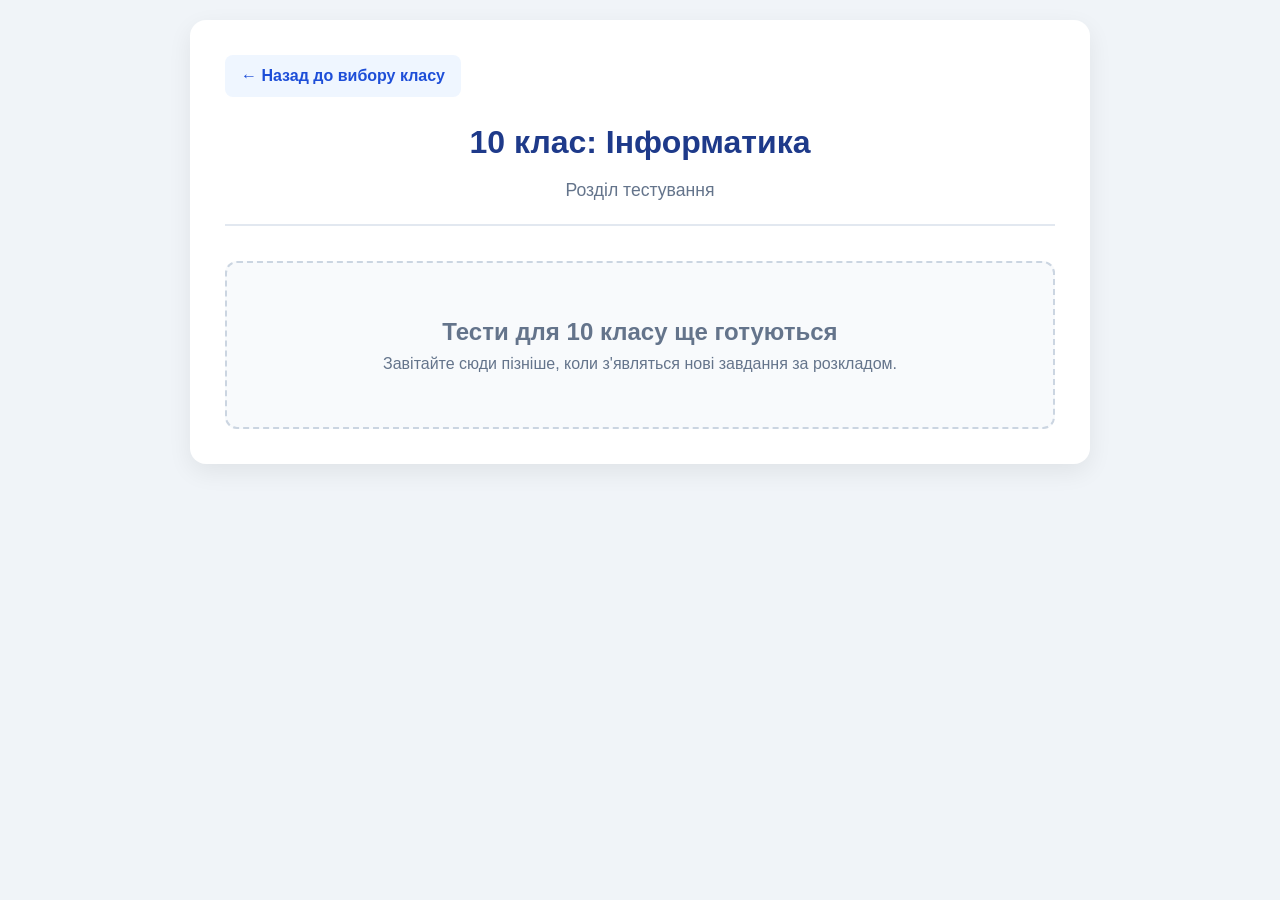
==== 10-klas/index.html @ 96e48aed "Add files via upload" ====
<!DOCTYPE html>
<html lang="uk">
<head>
    <meta charset="UTF-8">
    <meta name="viewport" content="width=device-width, initial-scale=1.0">
    <title>10 клас — Тести з інформатики</title>
    <link rel="stylesheet" href="../style.css">
</head>
<body>
<div class="container">
    <a href="../index.html" class="back-link">← Назад до вибору класу</a>
    <header>
        <h1>10 клас: Інформатика</h1>
        <p class="subtitle">Розділ тестування</p>
    </header>
    <div class="empty-state">
        <h2>Тести для 10 класу ще готуються</h2>
        <p>Завітайте сюди пізніше, коли з'являться нові завдання за розкладом.</p>
    </div>
</div>
</body>
</html>
---- style.css ----
* {
    box-sizing: border-box;
    margin: 0;
    padding: 0;
}
body {
    font-family: 'Segoe UI', Tahoma, Geneva, Verdana, sans-serif;
    background-color: #f0f4f8;
    color: #1e293b;
    line-height: 1.6;
    padding: 20px;
}
.container {
    max-width: 900px;
    margin: 0 auto;
    background: #ffffff;
    padding: 35px;
    border-radius: 16px;
    box-shadow: 0 8px 25px rgba(0, 0, 0, 0.07);
}
header {
    text-align: center;
    margin-bottom: 35px;
    padding-bottom: 20px;
    border-bottom: 2px solid #e2e8f0;
}
h1 {
    color: #1e3a8a;
    font-size: 2em;
    margin-bottom: 8px;
}
.subtitle {
    color: #64748b;
    font-size: 1.1em;
}
.grid {
    display: grid;
    grid-template-columns: repeat(auto-fill, minmax(190px, 1fr));
    gap: 20px;
}
.card {
    display: flex;
    flex-direction: column;
    align-items: center;
    justify-content: center;
    text-decoration: none;
    background: #f8fafc;
    border: 2px solid #cbd5e1;
    border-radius: 14px;
    padding: 25px 15px;
    transition: all 0.25s ease;
    position: relative;
}
.card:hover {
    transform: translateY(-4px);
    border-color: #2563eb;
    background: #eff6ff;
    box-shadow: 0 10px 20px rgba(37, 99, 235, 0.12);
}
.card-number {
    font-size: 2.2em;
    font-weight: 800;
    color: #1d4ed8;
    margin-bottom: 5px;
}
.card-title {
    font-size: 1.15em;
    font-weight: 600;
    color: #0f172a;
}
.badge {
    margin-top: 12px;
    padding: 4px 12px;
    border-radius: 20px;
    font-size: 0.85em;
    font-weight: 600;
}
.badge-active {
    background-color: #dcfce7;
    color: #166534;
}
.badge-soon {
    background-color: #e2e8f0;
    color: #475569;
}
.back-link {
    display: inline-flex;
    align-items: center;
    gap: 8px;
    text-decoration: none;
    color: #1d4ed8;
    font-weight: 600;
    margin-bottom: 20px;
    padding: 8px 16px;
    background: #eff6ff;
    border-radius: 8px;
    transition: background 0.2s;
}
.back-link:hover {
    background: #dbeafe;
}
.topic-list {
    display: flex;
    flex-direction: column;
    gap: 15px;
}
.topic-card {
    display: flex;
    justify-content: space-between;
    align-items: center;
    padding: 20px 25px;
    background: #f8fafc;
    border: 2px solid #cbd5e1;
    border-radius: 12px;
    text-decoration: none;
    color: #0f172a;
    transition: all 0.2s ease;
}
.topic-card:hover {
    border-color: #2563eb;
    background: #eff6ff;
}
.topic-info h3 {
    color: #1e3a8a;
    margin-bottom: 4px;
}
.topic-info p {
    color: #64748b;
    font-size: 0.95em;
}
.empty-state {
    text-align: center;
    padding: 50px 20px;
    background: #f8fafc;
    border-radius: 12px;
    border: 2px dashed #cbd5e1;
    color: #64748b;
}
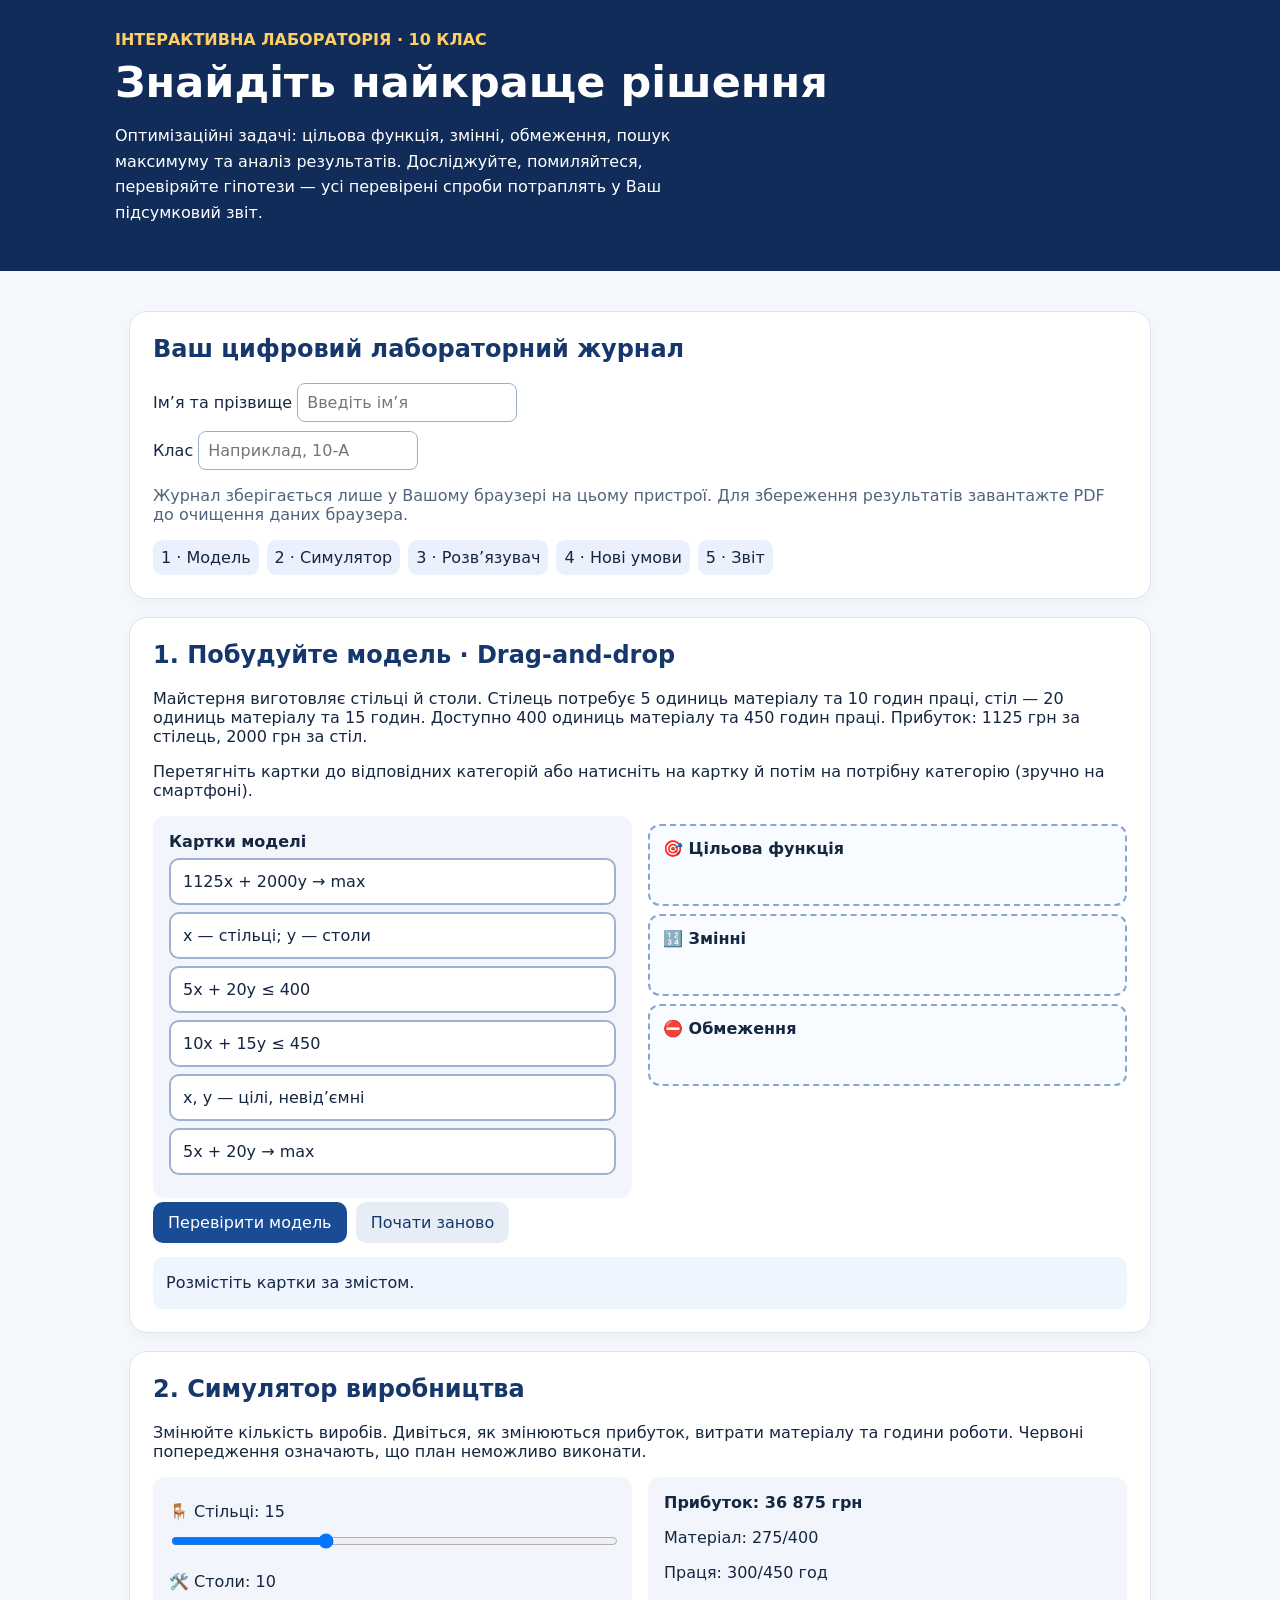
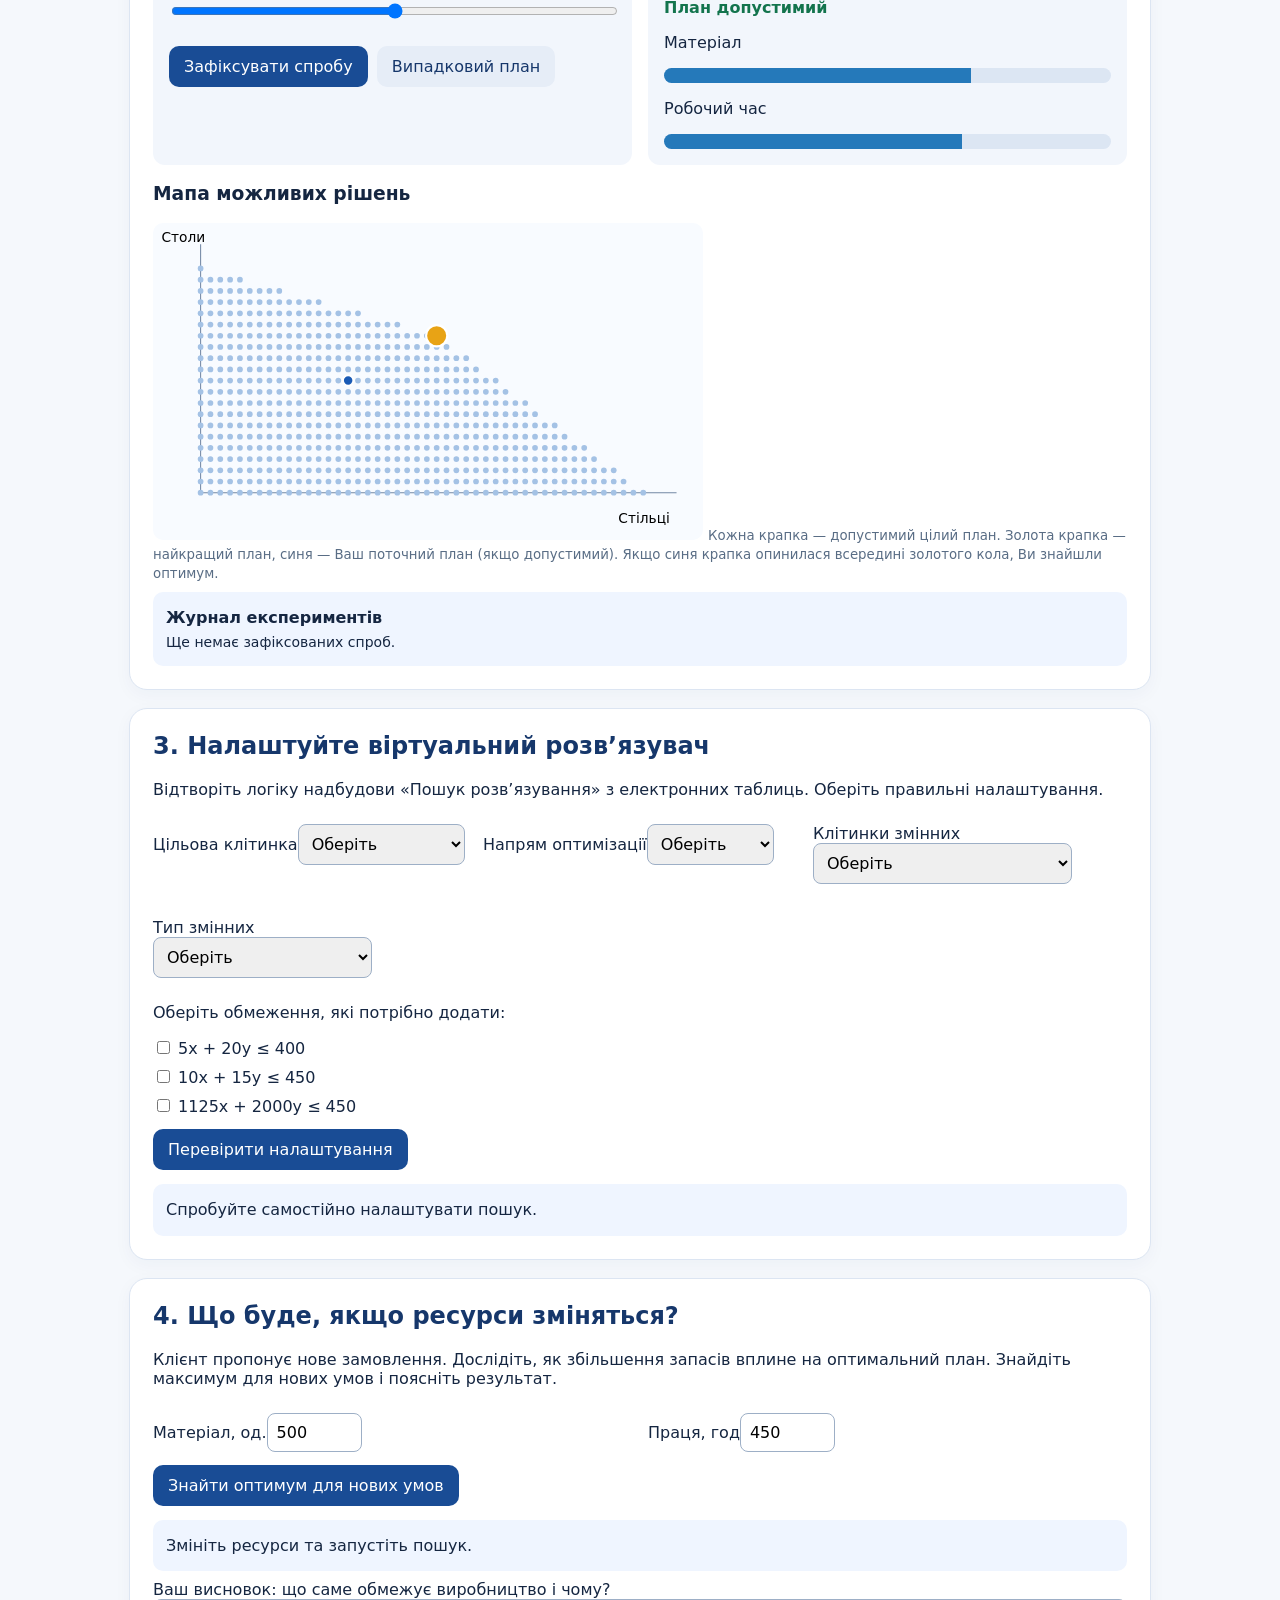
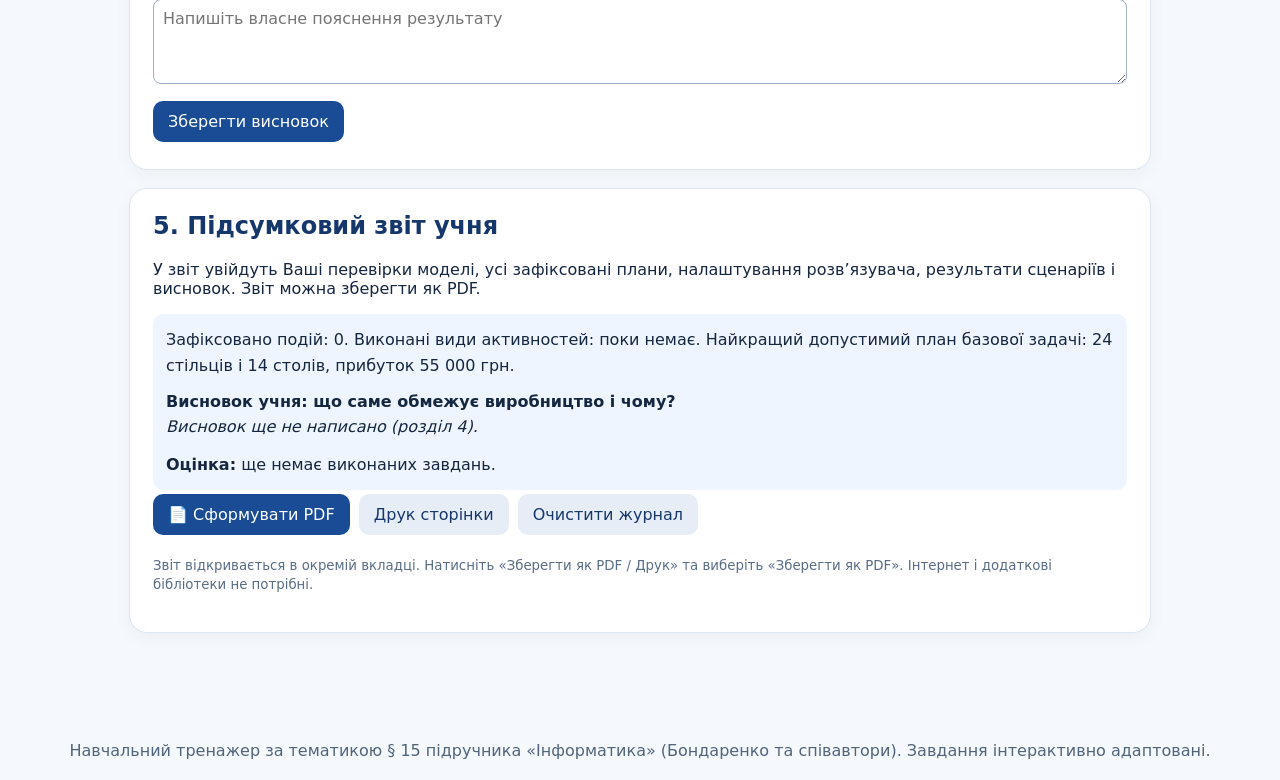
==== commit c3e069bf: "Add files via upload" ====
--- a/10-klas/index.html
+++ b/10-klas/index.html
@@ -1,22 +1,471 @@
 <!DOCTYPE html>
 <html lang="uk">
 <head>
-    <meta charset="UTF-8">
-    <meta name="viewport" content="width=device-width, initial-scale=1.0">
-    <title>10 клас — Тести з інформатики</title>
-    <link rel="stylesheet" href="../style.css">
+<meta charset="utf-8">
+<meta name="viewport" content="width=device-width,initial-scale=1">
+<title>Лабораторія оптимізації · 10 клас</title>
+<style>
+:root{font-family:system-ui,Arial;color:#152641;background:#f5f8fc}
+*{box-sizing:border-box}
+body{margin:0}
+header{background:#112c58;color:white;padding:30px max(18px,calc((100% - 1050px)/2))}
+h1{font-size:clamp(28px,4vw,43px);margin:8px 0}
+header p{max-width:780px;line-height:1.6}
+.tag{color:#ffcf65;font-weight:700}
+main{max-width:1050px;margin:auto;padding:22px 14px 70px}
+.panel{background:white;border:1px solid #dce5f2;border-radius:18px;padding:23px;margin:18px 0;box-shadow:0 5px 18px #17305b0a}
+h2{margin-top:0;color:#16376b}
+.muted{color:#50647d}
+.grid{display:grid;grid-template-columns:repeat(auto-fit,minmax(235px,1fr));gap:16px}
+.card{background:#f2f6fc;border-radius:12px;padding:16px}
+.pill{display:inline-block;background:#e4edfa;padding:6px 11px;border-radius:50px;margin:4px}
+button,input,select,textarea{font:inherit}
+button{background:#194c95;color:white;border:0;border-radius:10px;padding:11px 15px;cursor:pointer;margin:4px 4px 4px 0}
+button.secondary{background:#e6edf7;color:#16376b}
+button:focus-visible,input:focus-visible{outline:3px solid #ffba45}
+input[type=number]{width:95px}
+input,textarea,select{padding:9px;border:1px solid #9dafc6;border-radius:8px;max-width:100%}
+textarea{width:100%;min-height:85px}
+label{display:block;margin:9px 0}
+.drag{padding:12px;background:#fff;border:2px solid #9bb2d2;border-radius:10px;cursor:grab;margin:7px 0}
+.drop{border:2px dashed #86a5d0;border-radius:12px;padding:13px;min-height:82px;margin:8px 0;background:#f8fbff}
+.drop.over{background:#d9e9ff}
+.ok{color:#13744d;font-weight:700}
+.bad{color:#b33333;font-weight:700}
+.result{padding:13px;background:#eff5ff;border-radius:10px;margin-top:10px;line-height:1.6}
+.bar{height:15px;background:#dce6f3;border-radius:20px;overflow:hidden}
+.bar span{display:block;height:100%;background:#2579ba;transition:width .2s}
+.history{max-height:220px;overflow:auto;font-size:14px}
+table{border-collapse:collapse;width:100%;font-size:14px}
+th,td{border-bottom:1px solid #e0e8f1;padding:8px;text-align:left}
+svg{width:100%;height:auto;max-width:550px;background:#f8fbff;border-radius:10px}
+small{color:#596d85}
+.steps{display:flex;flex-wrap:wrap;gap:8px}
+.step{padding:8px;background:#eaf1fc;border-radius:9px}
+.status{font-size:15px;font-weight:650}
+footer{text-align:center;color:#50647d;padding:20px}
+@media(max-width:600px){.panel{padding:16px}button{min-height:44px}header{padding:24px 17px}}
+header{position:relative;min-height:205px;padding-right:min(42%,430px);background-color:#112c58;background-image:linear-gradient(90deg,#112c58 0%,#112c58 54%,#112c5800 78%),url("hero.png");background-size:cover,auto 100%;background-position:center,right center;background-repeat:no-repeat}
+header p{max-width:630px}
+@media(max-width:650px){header{padding-right:17px;padding-bottom:155px;background-color:#112c58;background-image:linear-gradient(#112c58,#112c58),url("hero.png");background-size:100% 100%,auto 150px;background-position:center,right bottom}}
+@media print{header{background:#112c58!important}}
+</style>
 </head>
 <body>
-<div class="container">
-    <a href="../index.html" class="back-link">← Назад до вибору класу</a>
-    <header>
-        <h1>10 клас: Інформатика</h1>
-        <p class="subtitle">Розділ тестування</p>
-    </header>
-    <div class="empty-state">
-        <h2>Тести для 10 класу ще готуються</h2>
-        <p>Завітайте сюди пізніше, коли з'являться нові завдання за розкладом.</p>
-    </div>
-</div>
+<header>
+<div class="tag">ІНТЕРАКТИВНА ЛАБОРАТОРІЯ · 10 КЛАС</div>
+<h1>Знайдіть найкраще рішення</h1>
+<p>Оптимізаційні задачі: цільова функція, змінні, обмеження, пошук максимуму та аналіз результатів. Досліджуйте, помиляйтеся, перевіряйте гіпотези — усі перевірені спроби потраплять у Ваш підсумковий звіт.</p>
+</header>
+<main>
+<section class="panel">
+<h2>Ваш цифровий лабораторний журнал</h2>
+<label>Ім’я та прізвище <input id="student" placeholder="Введіть ім’я"></label>
+<label>Клас <input id="klass" placeholder="Наприклад, 10-А"></label>
+<p class="muted">Журнал зберігається лише у Вашому браузері на цьому пристрої. Для збереження результатів завантажте PDF до очищення даних браузера.</p>
+<div class="steps"><span class="step">1 · Модель</span><span class="step">2 · Симулятор</span><span class="step">3 · Розв’язувач</span><span class="step">4 · Нові умови</span><span class="step">5 · Звіт</span></div>
+</section>
+
+<section class="panel">
+<h2>1. Побудуйте модель · Drag-and-drop</h2>
+<p>Майстерня виготовляє стільці й столи. Стілець потребує 5 одиниць матеріалу та 10 годин праці, стіл — 20 одиниць матеріалу та 15 годин. Доступно 400 одиниць матеріалу та 450 годин праці. Прибуток: 1125 грн за стілець, 2000 грн за стіл.</p>
+<p>Перетягніть картки до відповідних категорій або натисніть на картку й потім на потрібну категорію (зручно на смартфоні).</p>
+<div class="grid">
+<div id="pool" class="card"><strong>Картки моделі</strong></div>
+<div>
+<div class="drop" data-zone="goal"><strong>🎯 Цільова функція</strong></div>
+<div class="drop" data-zone="variables"><strong>🔢 Змінні</strong></div>
+<div class="drop" data-zone="limits"><strong>⛔ Обмеження</strong></div>
+</div>
+</div>
+<button onclick="checkModel()">Перевірити модель</button>
+<button class="secondary" onclick="resetModel()">Почати заново</button>
+<div id="modelFeedback" class="result" aria-live="polite">Розмістіть картки за змістом.</div>
+</section>
+
+<section class="panel">
+<h2>2. Симулятор виробництва</h2>
+<p>Змінюйте кількість виробів. Дивіться, як змінюються прибуток, витрати матеріалу та години роботи. Червоні попередження означають, що план неможливо виконати.</p>
+<div class="grid">
+<div class="card">
+<label>🪑 Стільці: <output id="chairOut">15</output><input id="chairs" type="range" min="0" max="45" value="15" style="width:100%"></label>
+<label>🛠️ Столи: <output id="tableOut">10</output><input id="tables" type="range" min="0" max="20" value="10" style="width:100%"></label>
+<button onclick="saveTry('Симулятор')">Зафіксувати спробу</button>
+<button class="secondary" onclick="randomTry()">Випадковий план</button>
+</div>
+<div class="card">
+<div id="simOutput"></div>
+<p>Матеріал</p><div class="bar"><span id="matBar"></span></div>
+<p>Робочий час</p><div class="bar"><span id="hourBar"></span></div>
+</div>
+</div>
+<h3>Мапа можливих рішень</h3>
+<svg id="plot" viewBox="0 0 520 300" role="img" aria-label="Графік допустимих планів за кількістю стільців і столів"></svg>
+<small>Кожна крапка — допустимий цілий план. Золота крапка — найкращий план, синя — Ваш поточний план (якщо допустимий). Якщо синя крапка опинилася всередині золотого кола, Ви знайшли оптимум.</small>
+<div class="result"><strong>Журнал експериментів</strong><div id="history" class="history"></div></div>
+</section>
+
+<section class="panel">
+<h2>3. Налаштуйте віртуальний розв’язувач</h2>
+<p>Відтворіть логіку надбудови «Пошук розв’язування» з електронних таблиць. Оберіть правильні налаштування.</p>
+<div class="grid">
+<label>Цільова клітинка<select id="target"><option value="">Оберіть</option><option value="B7">B7 — прибуток</option><option value="B5">B5 — матеріал</option><option value="B2">B2 — стільці</option></select></label>
+<label>Напрям оптимізації<select id="direction"><option value="">Оберіть</option><option value="max">Максимум</option><option value="min">Мінімум</option></select></label>
+<label>Клітинки змінних<select id="changing"><option value="">Оберіть</option><option value="B2:B3">B2:B3 — кількості виробів</option><option value="B5:B6">B5:B6 — витрати ресурсів</option></select></label>
+<label>Тип змінних<select id="integer"><option value="">Оберіть</option><option value="int">Невід’ємні цілі числа</option><option value="real">Будь-які дійсні числа</option></select></label>
+</div>
+<p>Оберіть обмеження, які потрібно додати:</p>
+<label><input type="checkbox" class="constraint" value="material"> 5x + 20y ≤ 400</label>
+<label><input type="checkbox" class="constraint" value="labor"> 10x + 15y ≤ 450</label>
+<label><input type="checkbox" class="constraint" value="wrong"> 1125x + 2000y ≤ 450</label>
+<button onclick="checkSolver()">Перевірити налаштування</button>
+<div id="solverFeedback" class="result" aria-live="polite">Спробуйте самостійно налаштувати пошук.</div>
+</section>
+
+<section class="panel">
+<h2>4. Що буде, якщо ресурси зміняться?</h2>
+<p>Клієнт пропонує нове замовлення. Дослідіть, як збільшення запасів вплине на оптимальний план. Знайдіть максимум для нових умов і поясніть результат.</p>
+<div class="grid">
+<label>Матеріал, од.<input id="newMat" type="number" min="100" max="1000" step="25" value="500"></label>
+<label>Праця, год<input id="newHours" type="number" min="100" max="1000" step="25" value="450"></label>
+</div>
+<button onclick="solveScenario()">Знайти оптимум для нових умов</button>
+<div id="scenarioOutput" class="result">Змініть ресурси та запустіть пошук.</div>
+<label>Ваш висновок: що саме обмежує виробництво і чому?<textarea id="conclusion" placeholder="Напишіть власне пояснення результату"></textarea></label>
+<button onclick="saveConclusion()">Зберегти висновок</button>
+</section>
+
+<section class="panel">
+<h2>5. Підсумковий звіт учня</h2>
+<p>У звіт увійдуть Ваші перевірки моделі, усі зафіксовані плани, налаштування розв’язувача, результати сценаріїв і висновок. Звіт можна зберегти як PDF.</p>
+<div id="summary" class="result"></div>
+<button onclick="exportPDF()">📄 Сформувати PDF</button>
+<button class="secondary" onclick="window.print()">Друк сторінки</button>
+<button class="secondary" onclick="resetJournal()">Очистити журнал</button>
+<p><small>Звіт відкривається в окремій вкладці. Натисніть «Зберегти як PDF / Друк» та виберіть «Зберегти як PDF». Інтернет і додаткові бібліотеки не потрібні.</small></p>
+</section>
+</main>
+<footer>Навчальний тренажер за тематикою § 15 підручника «Інформатика» (Бондаренко та співавтори). Завдання інтерактивно адаптовані.</footer>
+
+<script>
+const $=id=>document.getElementById(id), KEY='opt-lab-2026-v1';
+let log=[];
+try{log=JSON.parse(localStorage.getItem(KEY)||'[]')}catch(e){}
+const SKEY=KEY+'-state';
+let st={modelBest:0,modelAttempts:0,solverAttempts:0,solverOnAttempt:0,tries:[],scenarios:[]};
+try{Object.assign(st,JSON.parse(localStorage.getItem(SKEY)||'{}'))}catch(e){}
+function saveState(){try{localStorage.setItem(SKEY,JSON.stringify(st))}catch(e){}}
+const cards=[
+ ['profit','1125x + 2000y → max','goal'],
+ ['vars','x — стільці; y — столи','variables'],
+ ['mat','5x + 20y ≤ 400','limits'],
+ ['hours','10x + 15y ≤ 450','limits'],
+ ['nonneg','x, y — цілі, невід’ємні','limits'],
+ ['distract','5x + 20y → max','goal_wrong']
+];
+let selected=null;
+
+function record(type,detail){
+  log.push({time:new Date().toLocaleString('uk-UA'),type,detail});
+  try{localStorage.setItem(KEY,JSON.stringify(log))}catch(e){}
+  renderHistory();renderSummary();
+}
+
+function resetModel(){
+  document.querySelectorAll('.drag').forEach(e=>e.remove());
+  cards.forEach(([id,label])=>{
+    let e=document.createElement('div');
+    e.className='drag';e.id='drag-'+id;e.draggable=true;e.tabIndex=0;e.textContent=label;
+    e.addEventListener('dragstart',ev=>ev.dataTransfer.setData('text/plain',id));
+    e.addEventListener('click',()=>{
+      selected=id;
+      document.querySelectorAll('.drag').forEach(d=>d.style.outline='');
+      e.style.outline='3px solid #ffba45';
+    });
+    e.addEventListener('keydown',ev=>{
+      if(ev.key==='Enter'){selected=id;e.style.outline='3px solid #ffba45'}
+    });
+    $('pool').appendChild(e);
+  });
+  $('modelFeedback').textContent='Розмістіть картки за змістом.';
+}
+
+document.querySelectorAll('.drop').forEach(z=>{
+  z.addEventListener('dragover',e=>{e.preventDefault();z.classList.add('over')});
+  z.addEventListener('dragleave',()=>z.classList.remove('over'));
+  z.addEventListener('drop',e=>{e.preventDefault();z.classList.remove('over');moveCard(e.dataTransfer.getData('text/plain'),z)});
+  z.addEventListener('click',()=>{if(selected)moveCard(selected,z)});
+});
+
+function moveCard(id,z){
+  let el=$('drag-'+id);
+  if(el){z.appendChild(el);el.style.outline='';selected=null}
+}
+
+function checkModel(){
+  let correct=0;
+  cards.forEach(([id,,zone])=>{
+    let el=$('drag-'+id),actual=el.parentElement.dataset.zone;
+    if(actual===zone)correct++;
+    if(zone==='goal_wrong'&&el.parentElement.id==='pool')correct++;
+  });
+  let good=correct===cards.length;
+  let msg=good?'Усі складники визначено правильно.':'Правильних розміщень: '+correct+' із '+cards.length+'. Перевірте, чи не переплутали ціль і витрати.';
+  $('modelFeedback').innerHTML='<span class="'+(good?'ok':'bad')+'">'+msg+'</span>';
+  st.modelAttempts++;st.modelBest=Math.max(st.modelBest,correct);saveState();
+  record('Модель',msg);
+}
+
+function feasible(x,y,m=400,h=450){return x>=0&&y>=0&&5*x+20*y<=m&&10*x+15*y<=h}
+
+function optimum(m=400,h=450){
+  let best={x:0,y:0,p:0};
+  for(let x=0;x<=Math.floor(Math.min(m/5,h/10));x++)
+    for(let y=0;y<=Math.floor(Math.min(m/20,h/15));y++){
+      let p=1125*x+2000*y;
+      if(feasible(x,y,m,h)&&p>best.p)best={x,y,p};
+    }
+  return best;
+}
+const best=optimum();
+
+function simulation(){
+  let x=+$('chairs').value,y=+$('tables').value,m=5*x+20*y,h=10*x+15*y,valid=feasible(x,y);
+  $('chairOut').textContent=x;$('tableOut').textContent=y;
+  $('simOutput').innerHTML='<strong>Прибуток: '+(1125*x+2000*y).toLocaleString('uk-UA')+' грн</strong><p>Матеріал: '+m+'/400</p><p>Праця: '+h+'/450 год</p><p class="'+(valid?'ok':'bad')+'">'+(valid?'План допустимий':'Ресурсів недостатньо')+'</p>';
+  $('matBar').style.width=Math.min(100,m/400*100)+'%';
+  $('hourBar').style.width=Math.min(100,h/450*100)+'%';
+  $('matBar').style.background=m>400?'#d64d4d':'#2579ba';
+  $('hourBar').style.background=h>450?'#d64d4d':'#2579ba';
+  drawPlot(x,y);
+}
+
+function drawPlot(x,y){
+  let svg=$('plot'),
+  s='<line x1="45" y1="255" x2="495" y2="255" stroke="#7388a5"/><line x1="45" y1="255" x2="45" y2="20" stroke="#7388a5"/><text x="440" y="284" font-size="13">Стільці</text><text x="8" y="18" font-size="13">Столи</text>';
+  for(let a=0;a<=45;a++)for(let b=0;b<=20;b++)
+    if(feasible(a,b)){s+='<circle cx="'+(45+a*9.3)+'" cy="'+(255-b*10.6)+'" r="2.7" fill="#a4c2e5"/>'}
+  // Золота крапка (найкращий план): більша, щоб було видно навіть під синьою
+  s+='<circle cx="'+(45+best.x*9.3)+'" cy="'+(255-best.y*10.6)+'" r="10" fill="#e8a315" stroke="#fff" stroke-width="2"/>';
+  // Синя крапка (поточний план): менша, малюється поверх золотої
+  if(feasible(x,y))s+='<circle cx="'+(45+x*9.3)+'" cy="'+(255-y*10.6)+'" r="5" fill="#1b5bb5" stroke="white" stroke-width="2"/>';
+  svg.innerHTML=s;
+}
+
+function saveTry(type){
+  let x=+$('chairs').value,y=+$('tables').value;
+  st.tries.push({x,y,ok:feasible(x,y)});saveState();
+  record(type,`Стільці: ${x}; столи: ${y}; прибуток: ${1125*x+2000*y} грн; матеріал: ${5*x+20*y}/400; праця: ${10*x+15*y}/450; ${feasible(x,y)?'допустимий':'недопустимий'} план`);
+}
+
+function randomTry(){
+  $('chairs').value=Math.floor(Math.random()*46);
+  $('tables').value=Math.floor(Math.random()*21);
+  simulation();
+  saveTry('Випадковий експеримент');
+}
+
+function checkSolver(){
+  let chosen=[...document.querySelectorAll('.constraint:checked')].map(x=>x.value);
+  let good=$('target').value==='B7'&&$('direction').value==='max'&&$('changing').value==='B2:B3'&&$('integer').value==='int'&&chosen.length===2&&chosen.includes('material')&&chosen.includes('labor');
+  let msg=good?`Налаштування правильні. Оптимум: ${best.x} стільців, ${best.y} столів; прибуток ${best.p} грн.`:'Налаштування потребують уточнення. Перевірте цільову клітинку, змінні та обмеження.';
+  $('solverFeedback').innerHTML='<span class="'+(good?'ok':'bad')+'">'+msg+'</span>';
+  st.solverAttempts++;
+  if(good&&!st.solverOnAttempt)st.solverOnAttempt=st.solverAttempts;
+  saveState();
+  record('Розв’язувач',msg+' Вибір: '+[$('target').value,$('direction').value,$('changing').value,$('integer').value,chosen.join(',')].join('; '));
+}
+
+function solveScenario(){
+  let m=+$('newMat').value,h=+$('newHours').value;
+  if(!Number.isInteger(m)||!Number.isInteger(h)||m<100||h<100||m>1000||h>1000){
+    $('scenarioOutput').textContent='Введіть цілі ресурси від 100 до 1000.';return;
+  }
+  let b=optimum(m,h),
+  msg=`Матеріал ${m}, праця ${h}: ${b.x} стільців, ${b.y} столів; максимум ${b.p.toLocaleString('uk-UA')} грн. Залишок матеріалу ${m-5*b.x-20*b.y}, праці ${h-10*b.x-15*b.y} год.`;
+  $('scenarioOutput').textContent=msg;
+  st.scenarios.push({m,h});saveState();
+  record('Сценарій',msg);
+}
+
+function saveConclusion(){
+  let t=$('conclusion').value.trim();
+  if(!t){alert('Спочатку напишіть висновок.');return}
+  storeConclusion();
+  record('Висновок',t);
+  alert('Висновок додано до журналу.');
+}
+
+function renderHistory(){
+  $('history').innerHTML=log.length?'<table><tr><th>Час</th><th>Подія</th><th>Результат</th></tr>'+log.slice().reverse().slice(0,30).map(r=>'<tr><td>'+escapeHTML(r.time)+'</td><td>'+escapeHTML(r.type)+'</td><td>'+escapeHTML(r.detail)+'</td></tr>').join('')+'</table>':'Ще немає зафіксованих спроб.';
+}
+
+function escapeHTML(s){
+  return String(s).replace(/[&<>"']/g,c=>({'&':'&amp;','<':'&lt;','>':'&gt;','"':'&quot;',"'":'&#39;'}[c]));
+}
+
+function fmt(n){return (Math.round(n*10)/10).toString().replace('.',',')}
+
+function bindingContexts(){
+  let ctx=[{m:400,h:450,b:best}];
+  let sc=st.scenarios.filter(s=>s.m!==400||s.h!==450).slice(-1)[0];
+  if(sc)ctx.push({m:sc.m,h:sc.h,b:optimum(sc.m,sc.h)});
+  return ctx.map(c=>({mat:c.m-5*c.b.x-20*c.b.y===0,lab:c.h-10*c.b.x-15*c.b.y===0}));
+}
+
+// Оцінювання за 12-бальною шкалою: 3 (модель) + 2 (симулятор) + 2 (розв’язувач) + 1 (сценарії) + 4 (висновок)
+function evaluate(){
+  let rows=[];
+  // 1. Модель
+  let s1=3*st.modelBest/6,c1;
+  if(!st.modelAttempts)c1='Перевірку моделі не виконано: розмістіть картки та натисніть «Перевірити модель».';
+  else if(st.modelBest===6)c1='Модель побудовано правильно: цільову функцію, змінні й обмеження розрізнено.'+(st.modelAttempts>1?' Спроб знадобилося: '+st.modelAttempts+'.':' Виконано з першої спроби.');
+  else c1='Найкращий результат — '+st.modelBest+' правильних розміщень із 6. Пригадайте: цільова функція — те, що максимізуємо (прибуток); обмеження — нерівності для ресурсів та умова цілих невід’ємних x, y; картка «5x + 20y → max» зайва.';
+  rows.push({name:'Модель задачі (drag-and-drop)',score:s1,max:3,comment:c1});
+
+  // 2. Симулятор
+  let distinct=new Set(st.tries.map(t=>t.x+','+t.y)).size;
+  let hit=st.tries.some(t=>t.x===best.x&&t.y===best.y);
+  let hasBad=st.tries.some(t=>!t.ok);
+  let s2=(distinct>=3?1:distinct>=1?0.5:0)+(hit?1:0),c2;
+  if(!st.tries.length)c2='Жодного плану не зафіксовано кнопкою «Зафіксувати спробу».';
+  else c2='Зафіксовано різних планів: '+distinct+'.'+(distinct<3?' Для повного балу зафіксуйте щонайменше 3 різні плани.':'')
+    +(hit?' Оптимальний план ('+best.x+'; '+best.y+') знайдено.':' Оптимальний план не знайдено: шукайте точку, де матеріал і праця використані повністю.')
+    +(hasBad?' Ви також перевірили недопустимі плани, що допомагає зрозуміти межі.':'');
+  rows.push({name:'Симулятор виробництва',score:s2,max:2,comment:c2});
+
+  // 3. Розв’язувач
+  let s3=0,c3;
+  if(st.solverOnAttempt)s3=st.solverOnAttempt===1?2:(st.solverOnAttempt<=3?1.5:1);
+  if(!st.solverAttempts)c3='Налаштування розв’язувача не перевірено.';
+  else if(!st.solverOnAttempt)c3='Після '+st.solverAttempts+' спроб правильних налаштувань не отримано. Цільова клітинка — прибуток (B7), напрям — максимум, змінні — B2:B3, потрібні два обмеження за ресурсами, змінні цілі невід’ємні.';
+  else c3='Розв’язувач налаштовано правильно (спроба №'+st.solverOnAttempt+').'+(st.solverOnAttempt>1?' Повний бал нараховується, якщо налаштувати правильно з першої спроби.':'');
+  rows.push({name:'Віртуальний розв’язувач',score:s3,max:2,comment:c3});
+
+  // 4. Сценарії
+  let sc=new Set(st.scenarios.filter(s=>s.m!==400||s.h!==450).map(s=>s.m+','+s.h)).size;
+  let s4=sc>=2?1:sc===1?0.5:0;
+  let c4=sc===0?'Сценарії з новими ресурсами не досліджено: змініть матеріал або години й натисніть «Знайти оптимум для нових умов».'
+    :sc===1?'Досліджено один сценарій. Для повного балу порівняйте ще принаймні один набір ресурсів.'
+    :'Досліджено кілька сценаріїв ('+sc+') — це дозволяє побачити, як зміна ресурсів впливає на оптимум.';
+  rows.push({name:'Нові умови (сценарії)',score:s4,max:1,comment:c4});
+
+  // 5. Висновок (аналіз за ключовими словами)
+  let t=getConclusion(),low=t.toLowerCase();
+  let words=(t.match(/[\p{L}\p{N}’']+/gu)||[]).length;
+  let k1=words>=12?1:words>=6?0.5:0;
+  let hasMat=/матеріал|сировин/.test(low),hasLab=/прац|годин|робоч|трудо/.test(low);
+  let k2=(hasMat&&hasLab)?1:(hasMat||hasLab)?0.5:0;
+  let fr=Math.max(...bindingContexts().map(b=>{
+    let need=[];if(b.mat)need.push(hasMat);if(b.lab)need.push(hasLab);
+    if(!need.length)return (hasMat||hasLab)?1:0;
+    return need.filter(Boolean).length/need.length;
+  }));
+  let k3=fr>=1?1:fr>0?0.5:0;
+  let cause=/(^|[^\p{L}])(бо|тому|оскільки|через|адже|внаслідок|тож)([^\p{L}]|$)/u.test(low);
+  let evid=/повністю|вичерп|використан|залиш|запас|400|450|100%|немає|нема|не вистачає|межа|межі|обмежу/.test(low);
+  let k4=(cause?0.5:0)+(evid?0.5:0);
+  let s5=t?k1+k2+k3+k4:0,c5;
+  if(!t)c5='Висновок не написано (розділ 4).';
+  else{
+    let p=[];
+    if(k1<1)p.push('Висновок надто короткий: розгорніть його до 2–3 речень.');
+    if(k2<1)p.push('Назвіть обидва ресурси — матеріал і робочий час.');
+    if(k3<1)p.push('Не названо ресурс(и), що реально обмежують план: перевірте, який ресурс у знайденому оптимумі використано повністю (залишок 0).');
+    if(k4<1)p.push('Поясніть «чому»: пов’яжіть обмеження з цифрами (який запас вичерпано) і використайте причинні слова (бо, тому що, оскільки).');
+    c5=p.length?p.join(' '):'Висновок змістовний: названо ресурси, визначено обмежувальні чинники та пояснено причину.';
+  }
+  rows.push({name:'Висновок: що обмежує виробництво і чому',score:s5,max:4,comment:c5});
+
+  let sum=rows.reduce((a,r)=>a+r.score,0);
+  let active=st.modelAttempts||st.tries.length||st.solverAttempts||st.scenarios.length||t;
+  let grade=active?Math.min(12,Math.max(1,Math.round(sum))):null;
+  let overall='';
+  if(grade){
+    let lvl=grade>=10?'високий':grade>=7?'достатній':grade>=4?'середній':'початковий';
+    let weak=rows.filter(r=>r.score<r.max).sort((a,b)=>(b.max-b.score)-(a.max-a.score))[0];
+    overall='Рівень навчальних досягнень: '+lvl+'. '+(weak?'Найбільше варто доопрацювати: «'+weak.name+'» ('+fmt(weak.score)+' із '+weak.max+').':'Усі критерії виконано повністю.');
+  }
+  return {rows,sum,grade,overall};
+}
+
+const NOTE='Оцінку нараховано автоматично за критеріями; висновок аналізується за ключовими словами, тому остаточну оцінку виставляє вчитель.';
+
+function gradeHTML(){
+  let e=evaluate();
+  if(!e.grade)return '<div style="margin-top:12px"><strong>Оцінка:</strong> ще немає виконаних завдань.</div>';
+  return '<div style="margin-top:14px;padding-top:12px;border-top:1px solid #c9d8ee"><div style="font-size:22px;font-weight:700;color:#16376b">Оцінка: '+e.grade+' / 12 <small>(сума балів: '+fmt(e.sum)+' із 12)</small></div>'
+   +'<table style="margin-top:8px"><tr><th>Критерій</th><th>Бали</th><th>Коментар</th></tr>'
+   +e.rows.map(r=>'<tr><td>'+escapeHTML(r.name)+'</td><td>'+fmt(r.score)+' / '+r.max+'</td><td>'+escapeHTML(r.comment)+'</td></tr>').join('')+'</table>'
+   +'<p><strong>Загальний коментар.</strong> '+escapeHTML(e.overall)+'</p><small>'+escapeHTML(NOTE)+'</small></div>';
+}
+
+const CKEY=KEY+'-conclusion';
+function getConclusion(){
+  let t=$('conclusion').value.trim();
+  if(t)return t;
+  try{return (localStorage.getItem(CKEY)||'').trim()}catch(e){return ''}
+}
+function storeConclusion(){
+  try{localStorage.setItem(CKEY,$('conclusion').value)}catch(e){}
+}
+
+function renderSummary(){
+  let types=[...new Set(log.map(x=>x.type))];
+  let c=getConclusion();
+  $('summary').innerHTML=escapeHTML(`Зафіксовано подій: ${log.length}. Виконані види активностей: ${types.join(', ')||'поки немає'}. Найкращий допустимий план базової задачі: ${best.x} стільців і ${best.y} столів, прибуток ${best.p.toLocaleString('uk-UA')} грн.`)
+    +'<div style="margin-top:10px"><strong>Висновок учня: що саме обмежує виробництво і чому?</strong><div style="white-space:pre-wrap;overflow-wrap:anywhere">'
+    +(c?escapeHTML(c):'<em>Висновок ще не написано (розділ 4).</em>')+'</div></div>'+gradeHTML();
+}
+
+function resetJournal(){
+  if(confirm('Видалити всю історію спроб на цьому пристрої?')){
+    log=[];
+    st={modelBest:0,modelAttempts:0,solverAttempts:0,solverOnAttempt:0,tries:[],scenarios:[]};
+    $('conclusion').value='';
+    try{localStorage.removeItem(KEY);localStorage.removeItem(SKEY);localStorage.removeItem(CKEY)}catch(e){}
+    renderHistory();renderSummary();
+  }
+}
+
+function reportText(){
+  let name=$('student').value.trim()||'Не вказано',klass=$('klass').value.trim()||'Не вказано';
+  return [
+    'ЛАБОРАТОРНИЙ ЗВІТ: ОПТИМІЗАЦІЙНІ ЗАДАЧІ',
+    'Учень/учениця: '+name,
+    'Клас: '+klass,
+    'Дата формування: '+new Date().toLocaleString('uk-UA'),
+    'Базова модель: max 1125x+2000y; 5x+20y<=400; 10x+15y<=450; x,y — цілі невід’ємні.',
+    'Оптимум базової задачі: '+best.x+' стільців, '+best.y+' столів; '+best.p+' грн.',
+    'Кількість зафіксованих подій: '+log.length,
+    '',
+    ...(()=>{
+      let e=evaluate();
+      if(!e.grade)return ['ОЦІНКА: ще немає виконаних завдань.',''];
+      return ['ОЦІНКА (12-бальна шкала): '+e.grade+' / 12 (сума балів: '+fmt(e.sum)+')',
+        ...e.rows.map(r=>'• '+r.name+': '+fmt(r.score)+' / '+r.max+' — '+r.comment),
+        'Загальний коментар: '+e.overall,NOTE,''];
+    })(),
+    'ВИСНОВОК УЧНЯ: що саме обмежує виробництво і чому?',
+    getConclusion()||'(не написано)',
+    '',
+    'ЖУРНАЛ ЕКСПЕРИМЕНТІВ',
+    ...log.flatMap((r,i)=>[`${i+1}. ${r.time} | ${r.type}`,r.detail,''])
+  ];
+}
+
+function exportPDF(){
+  let lines=reportText();
+  let w=window.open('','_blank');
+  if(!w){alert('Дозвольте спливні вікна для формування PDF або скористайтеся друком сторінки.');return}
+  w.document.write('<!doctype html><html lang="uk"><head><meta charset="utf-8"><title>Звіт з оптимізації</title><style>body{font:13px/1.55 Arial,sans-serif;margin:30px;color:#172a46}h1{font-size:23px}article{white-space:pre-wrap;overflow-wrap:anywhere}@page{size:A4;margin:16mm}button{padding:12px;background:#194c95;color:white;border:0;border-radius:8px}@media print{button{display:none}}</style></head><body><button onclick="window.print()">Зберегти як PDF / Друк</button><h1>Звіт з оптимізаційних задач</h1><article>'+escapeHTML(lines.join('\n'))+'</article></body></html>');
+  w.document.close();w.focus();
+}
+
+['chairs','tables'].forEach(id=>$(id).addEventListener('input',simulation));
+try{$('conclusion').value=localStorage.getItem(CKEY)||''}catch(e){}
+$('conclusion').addEventListener('input',()=>{storeConclusion();renderSummary()});
+resetModel();simulation();renderHistory();renderSummary();
+</script>
 </body>
 </html>
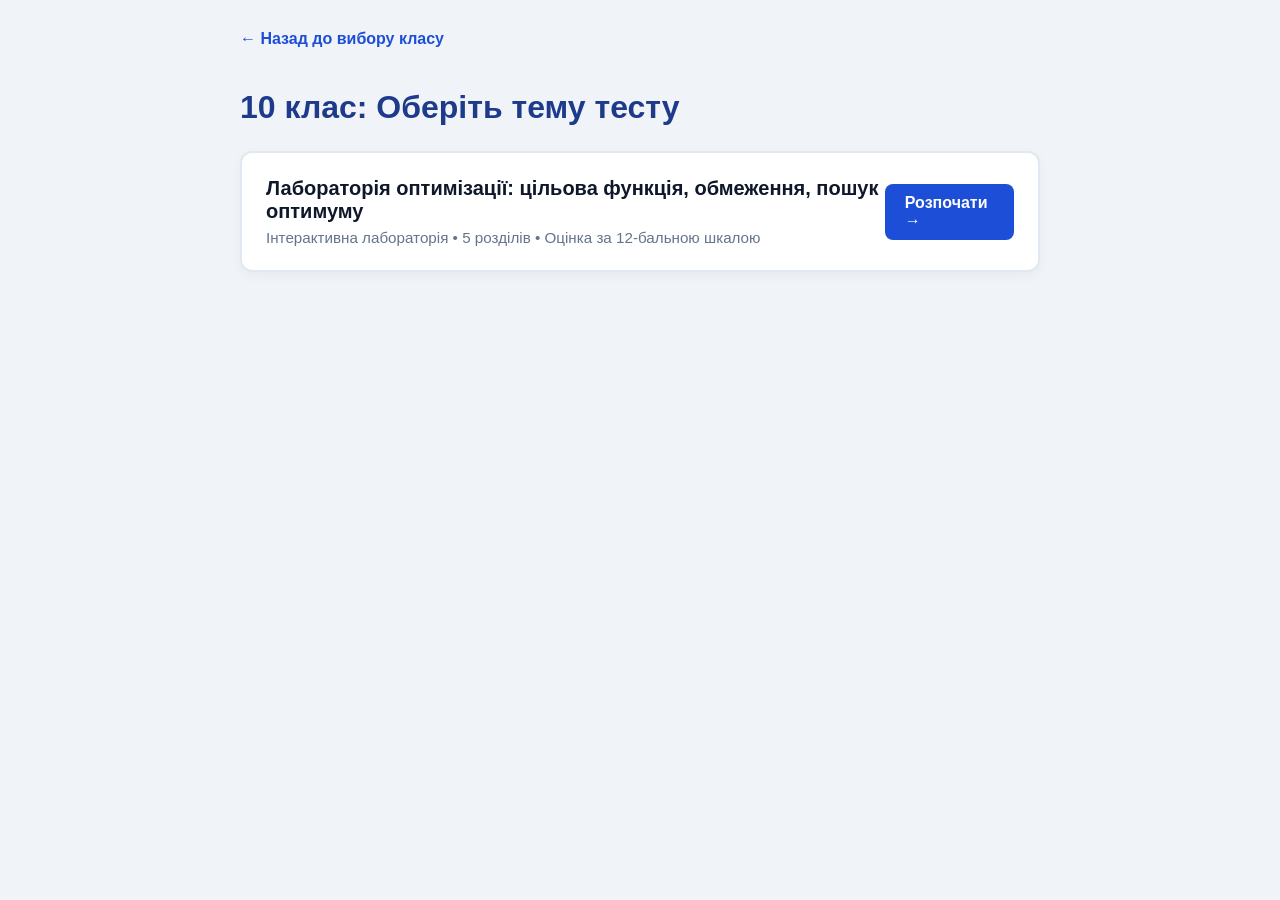
==== commit 9683d878: "Add files via upload" ====
--- a/10-klas/index.html
+++ b/10-klas/index.html
@@ -1,471 +1,33 @@
 <!DOCTYPE html>
 <html lang="uk">
 <head>
-<meta charset="utf-8">
-<meta name="viewport" content="width=device-width,initial-scale=1">
-<title>Лабораторія оптимізації · 10 клас</title>
-<style>
-:root{font-family:system-ui,Arial;color:#152641;background:#f5f8fc}
-*{box-sizing:border-box}
-body{margin:0}
-header{background:#112c58;color:white;padding:30px max(18px,calc((100% - 1050px)/2))}
-h1{font-size:clamp(28px,4vw,43px);margin:8px 0}
-header p{max-width:780px;line-height:1.6}
-.tag{color:#ffcf65;font-weight:700}
-main{max-width:1050px;margin:auto;padding:22px 14px 70px}
-.panel{background:white;border:1px solid #dce5f2;border-radius:18px;padding:23px;margin:18px 0;box-shadow:0 5px 18px #17305b0a}
-h2{margin-top:0;color:#16376b}
-.muted{color:#50647d}
-.grid{display:grid;grid-template-columns:repeat(auto-fit,minmax(235px,1fr));gap:16px}
-.card{background:#f2f6fc;border-radius:12px;padding:16px}
-.pill{display:inline-block;background:#e4edfa;padding:6px 11px;border-radius:50px;margin:4px}
-button,input,select,textarea{font:inherit}
-button{background:#194c95;color:white;border:0;border-radius:10px;padding:11px 15px;cursor:pointer;margin:4px 4px 4px 0}
-button.secondary{background:#e6edf7;color:#16376b}
-button:focus-visible,input:focus-visible{outline:3px solid #ffba45}
-input[type=number]{width:95px}
-input,textarea,select{padding:9px;border:1px solid #9dafc6;border-radius:8px;max-width:100%}
-textarea{width:100%;min-height:85px}
-label{display:block;margin:9px 0}
-.drag{padding:12px;background:#fff;border:2px solid #9bb2d2;border-radius:10px;cursor:grab;margin:7px 0}
-.drop{border:2px dashed #86a5d0;border-radius:12px;padding:13px;min-height:82px;margin:8px 0;background:#f8fbff}
-.drop.over{background:#d9e9ff}
-.ok{color:#13744d;font-weight:700}
-.bad{color:#b33333;font-weight:700}
-.result{padding:13px;background:#eff5ff;border-radius:10px;margin-top:10px;line-height:1.6}
-.bar{height:15px;background:#dce6f3;border-radius:20px;overflow:hidden}
-.bar span{display:block;height:100%;background:#2579ba;transition:width .2s}
-.history{max-height:220px;overflow:auto;font-size:14px}
-table{border-collapse:collapse;width:100%;font-size:14px}
-th,td{border-bottom:1px solid #e0e8f1;padding:8px;text-align:left}
-svg{width:100%;height:auto;max-width:550px;background:#f8fbff;border-radius:10px}
-small{color:#596d85}
-.steps{display:flex;flex-wrap:wrap;gap:8px}
-.step{padding:8px;background:#eaf1fc;border-radius:9px}
-.status{font-size:15px;font-weight:650}
-footer{text-align:center;color:#50647d;padding:20px}
-@media(max-width:600px){.panel{padding:16px}button{min-height:44px}header{padding:24px 17px}}
-header{position:relative;min-height:205px;padding-right:min(42%,430px);background-color:#112c58;background-image:linear-gradient(90deg,#112c58 0%,#112c58 54%,#112c5800 78%),url("hero.png");background-size:cover,auto 100%;background-position:center,right center;background-repeat:no-repeat}
-header p{max-width:630px}
-@media(max-width:650px){header{padding-right:17px;padding-bottom:155px;background-color:#112c58;background-image:linear-gradient(#112c58,#112c58),url("hero.png");background-size:100% 100%,auto 150px;background-position:center,right bottom}}
-@media print{header{background:#112c58!important}}
-</style>
+    <meta charset="UTF-8">
+    <meta name="viewport" content="width=device-width, initial-scale=1.0">
+    <title>10 клас — Тести з інформатики</title>
+    <style>
+        body { font-family: 'Segoe UI', Tahoma, Geneva, Verdana, sans-serif; background: #f0f4f8; color: #1e293b; margin: 0; padding: 30px 20px; }
+        .container { max-width: 800px; margin: 0 auto; }
+        .back-link { display: inline-block; margin-bottom: 20px; color: #1d4ed8; text-decoration: none; font-weight: 600; }
+        .back-link:hover { text-decoration: underline; }
+        h1 { color: #1e3a8a; margin-bottom: 25px; }
+        .topic-card { background: #fff; border-radius: 12px; padding: 24px; border: 2px solid #e2e8f0; text-decoration: none; color: inherit; display: flex; justify-content: space-between; align-items: center; transition: all 0.2s; box-shadow: 0 4px 12px rgba(0,0,0,0.04); }
+        .topic-card:hover { border-color: #3b82f6; transform: translateY(-3px); }
+        .topic-title { font-size: 1.25em; font-weight: bold; color: #0f172a; margin-bottom: 6px; }
+        .topic-desc { color: #64748b; font-size: 0.95em; }
+        .btn { background: #1d4ed8; color: #fff; padding: 10px 20px; border-radius: 8px; font-weight: 600; }
+    </style>
 </head>
 <body>
-<header>
-<div class="tag">ІНТЕРАКТИВНА ЛАБОРАТОРІЯ · 10 КЛАС</div>
-<h1>Знайдіть найкраще рішення</h1>
-<p>Оптимізаційні задачі: цільова функція, змінні, обмеження, пошук максимуму та аналіз результатів. Досліджуйте, помиляйтеся, перевіряйте гіпотези — усі перевірені спроби потраплять у Ваш підсумковий звіт.</p>
-</header>
-<main>
-<section class="panel">
-<h2>Ваш цифровий лабораторний журнал</h2>
-<label>Ім’я та прізвище <input id="student" placeholder="Введіть ім’я"></label>
-<label>Клас <input id="klass" placeholder="Наприклад, 10-А"></label>
-<p class="muted">Журнал зберігається лише у Вашому браузері на цьому пристрої. Для збереження результатів завантажте PDF до очищення даних браузера.</p>
-<div class="steps"><span class="step">1 · Модель</span><span class="step">2 · Симулятор</span><span class="step">3 · Розв’язувач</span><span class="step">4 · Нові умови</span><span class="step">5 · Звіт</span></div>
-</section>
-
-<section class="panel">
-<h2>1. Побудуйте модель · Drag-and-drop</h2>
-<p>Майстерня виготовляє стільці й столи. Стілець потребує 5 одиниць матеріалу та 10 годин праці, стіл — 20 одиниць матеріалу та 15 годин. Доступно 400 одиниць матеріалу та 450 годин праці. Прибуток: 1125 грн за стілець, 2000 грн за стіл.</p>
-<p>Перетягніть картки до відповідних категорій або натисніть на картку й потім на потрібну категорію (зручно на смартфоні).</p>
-<div class="grid">
-<div id="pool" class="card"><strong>Картки моделі</strong></div>
-<div>
-<div class="drop" data-zone="goal"><strong>🎯 Цільова функція</strong></div>
-<div class="drop" data-zone="variables"><strong>🔢 Змінні</strong></div>
-<div class="drop" data-zone="limits"><strong>⛔ Обмеження</strong></div>
-</div>
-</div>
-<button onclick="checkModel()">Перевірити модель</button>
-<button class="secondary" onclick="resetModel()">Почати заново</button>
-<div id="modelFeedback" class="result" aria-live="polite">Розмістіть картки за змістом.</div>
-</section>
-
-<section class="panel">
-<h2>2. Симулятор виробництва</h2>
-<p>Змінюйте кількість виробів. Дивіться, як змінюються прибуток, витрати матеріалу та години роботи. Червоні попередження означають, що план неможливо виконати.</p>
-<div class="grid">
-<div class="card">
-<label>🪑 Стільці: <output id="chairOut">15</output><input id="chairs" type="range" min="0" max="45" value="15" style="width:100%"></label>
-<label>🛠️ Столи: <output id="tableOut">10</output><input id="tables" type="range" min="0" max="20" value="10" style="width:100%"></label>
-<button onclick="saveTry('Симулятор')">Зафіксувати спробу</button>
-<button class="secondary" onclick="randomTry()">Випадковий план</button>
-</div>
-<div class="card">
-<div id="simOutput"></div>
-<p>Матеріал</p><div class="bar"><span id="matBar"></span></div>
-<p>Робочий час</p><div class="bar"><span id="hourBar"></span></div>
-</div>
-</div>
-<h3>Мапа можливих рішень</h3>
-<svg id="plot" viewBox="0 0 520 300" role="img" aria-label="Графік допустимих планів за кількістю стільців і столів"></svg>
-<small>Кожна крапка — допустимий цілий план. Золота крапка — найкращий план, синя — Ваш поточний план (якщо допустимий). Якщо синя крапка опинилася всередині золотого кола, Ви знайшли оптимум.</small>
-<div class="result"><strong>Журнал експериментів</strong><div id="history" class="history"></div></div>
-</section>
-
-<section class="panel">
-<h2>3. Налаштуйте віртуальний розв’язувач</h2>
-<p>Відтворіть логіку надбудови «Пошук розв’язування» з електронних таблиць. Оберіть правильні налаштування.</p>
-<div class="grid">
-<label>Цільова клітинка<select id="target"><option value="">Оберіть</option><option value="B7">B7 — прибуток</option><option value="B5">B5 — матеріал</option><option value="B2">B2 — стільці</option></select></label>
-<label>Напрям оптимізації<select id="direction"><option value="">Оберіть</option><option value="max">Максимум</option><option value="min">Мінімум</option></select></label>
-<label>Клітинки змінних<select id="changing"><option value="">Оберіть</option><option value="B2:B3">B2:B3 — кількості виробів</option><option value="B5:B6">B5:B6 — витрати ресурсів</option></select></label>
-<label>Тип змінних<select id="integer"><option value="">Оберіть</option><option value="int">Невід’ємні цілі числа</option><option value="real">Будь-які дійсні числа</option></select></label>
-</div>
-<p>Оберіть обмеження, які потрібно додати:</p>
-<label><input type="checkbox" class="constraint" value="material"> 5x + 20y ≤ 400</label>
-<label><input type="checkbox" class="constraint" value="labor"> 10x + 15y ≤ 450</label>
-<label><input type="checkbox" class="constraint" value="wrong"> 1125x + 2000y ≤ 450</label>
-<button onclick="checkSolver()">Перевірити налаштування</button>
-<div id="solverFeedback" class="result" aria-live="polite">Спробуйте самостійно налаштувати пошук.</div>
-</section>
-
-<section class="panel">
-<h2>4. Що буде, якщо ресурси зміняться?</h2>
-<p>Клієнт пропонує нове замовлення. Дослідіть, як збільшення запасів вплине на оптимальний план. Знайдіть максимум для нових умов і поясніть результат.</p>
-<div class="grid">
-<label>Матеріал, од.<input id="newMat" type="number" min="100" max="1000" step="25" value="500"></label>
-<label>Праця, год<input id="newHours" type="number" min="100" max="1000" step="25" value="450"></label>
-</div>
-<button onclick="solveScenario()">Знайти оптимум для нових умов</button>
-<div id="scenarioOutput" class="result">Змініть ресурси та запустіть пошук.</div>
-<label>Ваш висновок: що саме обмежує виробництво і чому?<textarea id="conclusion" placeholder="Напишіть власне пояснення результату"></textarea></label>
-<button onclick="saveConclusion()">Зберегти висновок</button>
-</section>
-
-<section class="panel">
-<h2>5. Підсумковий звіт учня</h2>
-<p>У звіт увійдуть Ваші перевірки моделі, усі зафіксовані плани, налаштування розв’язувача, результати сценаріїв і висновок. Звіт можна зберегти як PDF.</p>
-<div id="summary" class="result"></div>
-<button onclick="exportPDF()">📄 Сформувати PDF</button>
-<button class="secondary" onclick="window.print()">Друк сторінки</button>
-<button class="secondary" onclick="resetJournal()">Очистити журнал</button>
-<p><small>Звіт відкривається в окремій вкладці. Натисніть «Зберегти як PDF / Друк» та виберіть «Зберегти як PDF». Інтернет і додаткові бібліотеки не потрібні.</small></p>
-</section>
-</main>
-<footer>Навчальний тренажер за тематикою § 15 підручника «Інформатика» (Бондаренко та співавтори). Завдання інтерактивно адаптовані.</footer>
-
-<script>
-const $=id=>document.getElementById(id), KEY='opt-lab-2026-v1';
-let log=[];
-try{log=JSON.parse(localStorage.getItem(KEY)||'[]')}catch(e){}
-const SKEY=KEY+'-state';
-let st={modelBest:0,modelAttempts:0,solverAttempts:0,solverOnAttempt:0,tries:[],scenarios:[]};
-try{Object.assign(st,JSON.parse(localStorage.getItem(SKEY)||'{}'))}catch(e){}
-function saveState(){try{localStorage.setItem(SKEY,JSON.stringify(st))}catch(e){}}
-const cards=[
- ['profit','1125x + 2000y → max','goal'],
- ['vars','x — стільці; y — столи','variables'],
- ['mat','5x + 20y ≤ 400','limits'],
- ['hours','10x + 15y ≤ 450','limits'],
- ['nonneg','x, y — цілі, невід’ємні','limits'],
- ['distract','5x + 20y → max','goal_wrong']
-];
-let selected=null;
-
-function record(type,detail){
-  log.push({time:new Date().toLocaleString('uk-UA'),type,detail});
-  try{localStorage.setItem(KEY,JSON.stringify(log))}catch(e){}
-  renderHistory();renderSummary();
-}
-
-function resetModel(){
-  document.querySelectorAll('.drag').forEach(e=>e.remove());
-  cards.forEach(([id,label])=>{
-    let e=document.createElement('div');
-    e.className='drag';e.id='drag-'+id;e.draggable=true;e.tabIndex=0;e.textContent=label;
-    e.addEventListener('dragstart',ev=>ev.dataTransfer.setData('text/plain',id));
-    e.addEventListener('click',()=>{
-      selected=id;
-      document.querySelectorAll('.drag').forEach(d=>d.style.outline='');
-      e.style.outline='3px solid #ffba45';
-    });
-    e.addEventListener('keydown',ev=>{
-      if(ev.key==='Enter'){selected=id;e.style.outline='3px solid #ffba45'}
-    });
-    $('pool').appendChild(e);
-  });
-  $('modelFeedback').textContent='Розмістіть картки за змістом.';
-}
-
-document.querySelectorAll('.drop').forEach(z=>{
-  z.addEventListener('dragover',e=>{e.preventDefault();z.classList.add('over')});
-  z.addEventListener('dragleave',()=>z.classList.remove('over'));
-  z.addEventListener('drop',e=>{e.preventDefault();z.classList.remove('over');moveCard(e.dataTransfer.getData('text/plain'),z)});
-  z.addEventListener('click',()=>{if(selected)moveCard(selected,z)});
-});
-
-function moveCard(id,z){
-  let el=$('drag-'+id);
-  if(el){z.appendChild(el);el.style.outline='';selected=null}
-}
-
-function checkModel(){
-  let correct=0;
-  cards.forEach(([id,,zone])=>{
-    let el=$('drag-'+id),actual=el.parentElement.dataset.zone;
-    if(actual===zone)correct++;
-    if(zone==='goal_wrong'&&el.parentElement.id==='pool')correct++;
-  });
-  let good=correct===cards.length;
-  let msg=good?'Усі складники визначено правильно.':'Правильних розміщень: '+correct+' із '+cards.length+'. Перевірте, чи не переплутали ціль і витрати.';
-  $('modelFeedback').innerHTML='<span class="'+(good?'ok':'bad')+'">'+msg+'</span>';
-  st.modelAttempts++;st.modelBest=Math.max(st.modelBest,correct);saveState();
-  record('Модель',msg);
-}
-
-function feasible(x,y,m=400,h=450){return x>=0&&y>=0&&5*x+20*y<=m&&10*x+15*y<=h}
-
-function optimum(m=400,h=450){
-  let best={x:0,y:0,p:0};
-  for(let x=0;x<=Math.floor(Math.min(m/5,h/10));x++)
-    for(let y=0;y<=Math.floor(Math.min(m/20,h/15));y++){
-      let p=1125*x+2000*y;
-      if(feasible(x,y,m,h)&&p>best.p)best={x,y,p};
-    }
-  return best;
-}
-const best=optimum();
-
-function simulation(){
-  let x=+$('chairs').value,y=+$('tables').value,m=5*x+20*y,h=10*x+15*y,valid=feasible(x,y);
-  $('chairOut').textContent=x;$('tableOut').textContent=y;
-  $('simOutput').innerHTML='<strong>Прибуток: '+(1125*x+2000*y).toLocaleString('uk-UA')+' грн</strong><p>Матеріал: '+m+'/400</p><p>Праця: '+h+'/450 год</p><p class="'+(valid?'ok':'bad')+'">'+(valid?'План допустимий':'Ресурсів недостатньо')+'</p>';
-  $('matBar').style.width=Math.min(100,m/400*100)+'%';
-  $('hourBar').style.width=Math.min(100,h/450*100)+'%';
-  $('matBar').style.background=m>400?'#d64d4d':'#2579ba';
-  $('hourBar').style.background=h>450?'#d64d4d':'#2579ba';
-  drawPlot(x,y);
-}
-
-function drawPlot(x,y){
-  let svg=$('plot'),
-  s='<line x1="45" y1="255" x2="495" y2="255" stroke="#7388a5"/><line x1="45" y1="255" x2="45" y2="20" stroke="#7388a5"/><text x="440" y="284" font-size="13">Стільці</text><text x="8" y="18" font-size="13">Столи</text>';
-  for(let a=0;a<=45;a++)for(let b=0;b<=20;b++)
-    if(feasible(a,b)){s+='<circle cx="'+(45+a*9.3)+'" cy="'+(255-b*10.6)+'" r="2.7" fill="#a4c2e5"/>'}
-  // Золота крапка (найкращий план): більша, щоб було видно навіть під синьою
-  s+='<circle cx="'+(45+best.x*9.3)+'" cy="'+(255-best.y*10.6)+'" r="10" fill="#e8a315" stroke="#fff" stroke-width="2"/>';
-  // Синя крапка (поточний план): менша, малюється поверх золотої
-  if(feasible(x,y))s+='<circle cx="'+(45+x*9.3)+'" cy="'+(255-y*10.6)+'" r="5" fill="#1b5bb5" stroke="white" stroke-width="2"/>';
-  svg.innerHTML=s;
-}
-
-function saveTry(type){
-  let x=+$('chairs').value,y=+$('tables').value;
-  st.tries.push({x,y,ok:feasible(x,y)});saveState();
-  record(type,`Стільці: ${x}; столи: ${y}; прибуток: ${1125*x+2000*y} грн; матеріал: ${5*x+20*y}/400; праця: ${10*x+15*y}/450; ${feasible(x,y)?'допустимий':'недопустимий'} план`);
-}
-
-function randomTry(){
-  $('chairs').value=Math.floor(Math.random()*46);
-  $('tables').value=Math.floor(Math.random()*21);
-  simulation();
-  saveTry('Випадковий експеримент');
-}
-
-function checkSolver(){
-  let chosen=[...document.querySelectorAll('.constraint:checked')].map(x=>x.value);
-  let good=$('target').value==='B7'&&$('direction').value==='max'&&$('changing').value==='B2:B3'&&$('integer').value==='int'&&chosen.length===2&&chosen.includes('material')&&chosen.includes('labor');
-  let msg=good?`Налаштування правильні. Оптимум: ${best.x} стільців, ${best.y} столів; прибуток ${best.p} грн.`:'Налаштування потребують уточнення. Перевірте цільову клітинку, змінні та обмеження.';
-  $('solverFeedback').innerHTML='<span class="'+(good?'ok':'bad')+'">'+msg+'</span>';
-  st.solverAttempts++;
-  if(good&&!st.solverOnAttempt)st.solverOnAttempt=st.solverAttempts;
-  saveState();
-  record('Розв’язувач',msg+' Вибір: '+[$('target').value,$('direction').value,$('changing').value,$('integer').value,chosen.join(',')].join('; '));
-}
-
-function solveScenario(){
-  let m=+$('newMat').value,h=+$('newHours').value;
-  if(!Number.isInteger(m)||!Number.isInteger(h)||m<100||h<100||m>1000||h>1000){
-    $('scenarioOutput').textContent='Введіть цілі ресурси від 100 до 1000.';return;
-  }
-  let b=optimum(m,h),
-  msg=`Матеріал ${m}, праця ${h}: ${b.x} стільців, ${b.y} столів; максимум ${b.p.toLocaleString('uk-UA')} грн. Залишок матеріалу ${m-5*b.x-20*b.y}, праці ${h-10*b.x-15*b.y} год.`;
-  $('scenarioOutput').textContent=msg;
-  st.scenarios.push({m,h});saveState();
-  record('Сценарій',msg);
-}
-
-function saveConclusion(){
-  let t=$('conclusion').value.trim();
-  if(!t){alert('Спочатку напишіть висновок.');return}
-  storeConclusion();
-  record('Висновок',t);
-  alert('Висновок додано до журналу.');
-}
-
-function renderHistory(){
-  $('history').innerHTML=log.length?'<table><tr><th>Час</th><th>Подія</th><th>Результат</th></tr>'+log.slice().reverse().slice(0,30).map(r=>'<tr><td>'+escapeHTML(r.time)+'</td><td>'+escapeHTML(r.type)+'</td><td>'+escapeHTML(r.detail)+'</td></tr>').join('')+'</table>':'Ще немає зафіксованих спроб.';
-}
-
-function escapeHTML(s){
-  return String(s).replace(/[&<>"']/g,c=>({'&':'&amp;','<':'&lt;','>':'&gt;','"':'&quot;',"'":'&#39;'}[c]));
-}
-
-function fmt(n){return (Math.round(n*10)/10).toString().replace('.',',')}
-
-function bindingContexts(){
-  let ctx=[{m:400,h:450,b:best}];
-  let sc=st.scenarios.filter(s=>s.m!==400||s.h!==450).slice(-1)[0];
-  if(sc)ctx.push({m:sc.m,h:sc.h,b:optimum(sc.m,sc.h)});
-  return ctx.map(c=>({mat:c.m-5*c.b.x-20*c.b.y===0,lab:c.h-10*c.b.x-15*c.b.y===0}));
-}
-
-// Оцінювання за 12-бальною шкалою: 3 (модель) + 2 (симулятор) + 2 (розв’язувач) + 1 (сценарії) + 4 (висновок)
-function evaluate(){
-  let rows=[];
-  // 1. Модель
-  let s1=3*st.modelBest/6,c1;
-  if(!st.modelAttempts)c1='Перевірку моделі не виконано: розмістіть картки та натисніть «Перевірити модель».';
-  else if(st.modelBest===6)c1='Модель побудовано правильно: цільову функцію, змінні й обмеження розрізнено.'+(st.modelAttempts>1?' Спроб знадобилося: '+st.modelAttempts+'.':' Виконано з першої спроби.');
-  else c1='Найкращий результат — '+st.modelBest+' правильних розміщень із 6. Пригадайте: цільова функція — те, що максимізуємо (прибуток); обмеження — нерівності для ресурсів та умова цілих невід’ємних x, y; картка «5x + 20y → max» зайва.';
-  rows.push({name:'Модель задачі (drag-and-drop)',score:s1,max:3,comment:c1});
-
-  // 2. Симулятор
-  let distinct=new Set(st.tries.map(t=>t.x+','+t.y)).size;
-  let hit=st.tries.some(t=>t.x===best.x&&t.y===best.y);
-  let hasBad=st.tries.some(t=>!t.ok);
-  let s2=(distinct>=3?1:distinct>=1?0.5:0)+(hit?1:0),c2;
-  if(!st.tries.length)c2='Жодного плану не зафіксовано кнопкою «Зафіксувати спробу».';
-  else c2='Зафіксовано різних планів: '+distinct+'.'+(distinct<3?' Для повного балу зафіксуйте щонайменше 3 різні плани.':'')
-    +(hit?' Оптимальний план ('+best.x+'; '+best.y+') знайдено.':' Оптимальний план не знайдено: шукайте точку, де матеріал і праця використані повністю.')
-    +(hasBad?' Ви також перевірили недопустимі плани, що допомагає зрозуміти межі.':'');
-  rows.push({name:'Симулятор виробництва',score:s2,max:2,comment:c2});
-
-  // 3. Розв’язувач
-  let s3=0,c3;
-  if(st.solverOnAttempt)s3=st.solverOnAttempt===1?2:(st.solverOnAttempt<=3?1.5:1);
-  if(!st.solverAttempts)c3='Налаштування розв’язувача не перевірено.';
-  else if(!st.solverOnAttempt)c3='Після '+st.solverAttempts+' спроб правильних налаштувань не отримано. Цільова клітинка — прибуток (B7), напрям — максимум, змінні — B2:B3, потрібні два обмеження за ресурсами, змінні цілі невід’ємні.';
-  else c3='Розв’язувач налаштовано правильно (спроба №'+st.solverOnAttempt+').'+(st.solverOnAttempt>1?' Повний бал нараховується, якщо налаштувати правильно з першої спроби.':'');
-  rows.push({name:'Віртуальний розв’язувач',score:s3,max:2,comment:c3});
-
-  // 4. Сценарії
-  let sc=new Set(st.scenarios.filter(s=>s.m!==400||s.h!==450).map(s=>s.m+','+s.h)).size;
-  let s4=sc>=2?1:sc===1?0.5:0;
-  let c4=sc===0?'Сценарії з новими ресурсами не досліджено: змініть матеріал або години й натисніть «Знайти оптимум для нових умов».'
-    :sc===1?'Досліджено один сценарій. Для повного балу порівняйте ще принаймні один набір ресурсів.'
-    :'Досліджено кілька сценаріїв ('+sc+') — це дозволяє побачити, як зміна ресурсів впливає на оптимум.';
-  rows.push({name:'Нові умови (сценарії)',score:s4,max:1,comment:c4});
-
-  // 5. Висновок (аналіз за ключовими словами)
-  let t=getConclusion(),low=t.toLowerCase();
-  let words=(t.match(/[\p{L}\p{N}’']+/gu)||[]).length;
-  let k1=words>=12?1:words>=6?0.5:0;
-  let hasMat=/матеріал|сировин/.test(low),hasLab=/прац|годин|робоч|трудо/.test(low);
-  let k2=(hasMat&&hasLab)?1:(hasMat||hasLab)?0.5:0;
-  let fr=Math.max(...bindingContexts().map(b=>{
-    let need=[];if(b.mat)need.push(hasMat);if(b.lab)need.push(hasLab);
-    if(!need.length)return (hasMat||hasLab)?1:0;
-    return need.filter(Boolean).length/need.length;
-  }));
-  let k3=fr>=1?1:fr>0?0.5:0;
-  let cause=/(^|[^\p{L}])(бо|тому|оскільки|через|адже|внаслідок|тож)([^\p{L}]|$)/u.test(low);
-  let evid=/повністю|вичерп|використан|залиш|запас|400|450|100%|немає|нема|не вистачає|межа|межі|обмежу/.test(low);
-  let k4=(cause?0.5:0)+(evid?0.5:0);
-  let s5=t?k1+k2+k3+k4:0,c5;
-  if(!t)c5='Висновок не написано (розділ 4).';
-  else{
-    let p=[];
-    if(k1<1)p.push('Висновок надто короткий: розгорніть його до 2–3 речень.');
-    if(k2<1)p.push('Назвіть обидва ресурси — матеріал і робочий час.');
-    if(k3<1)p.push('Не названо ресурс(и), що реально обмежують план: перевірте, який ресурс у знайденому оптимумі використано повністю (залишок 0).');
-    if(k4<1)p.push('Поясніть «чому»: пов’яжіть обмеження з цифрами (який запас вичерпано) і використайте причинні слова (бо, тому що, оскільки).');
-    c5=p.length?p.join(' '):'Висновок змістовний: названо ресурси, визначено обмежувальні чинники та пояснено причину.';
-  }
-  rows.push({name:'Висновок: що обмежує виробництво і чому',score:s5,max:4,comment:c5});
-
-  let sum=rows.reduce((a,r)=>a+r.score,0);
-  let active=st.modelAttempts||st.tries.length||st.solverAttempts||st.scenarios.length||t;
-  let grade=active?Math.min(12,Math.max(1,Math.round(sum))):null;
-  let overall='';
-  if(grade){
-    let lvl=grade>=10?'високий':grade>=7?'достатній':grade>=4?'середній':'початковий';
-    let weak=rows.filter(r=>r.score<r.max).sort((a,b)=>(b.max-b.score)-(a.max-a.score))[0];
-    overall='Рівень навчальних досягнень: '+lvl+'. '+(weak?'Найбільше варто доопрацювати: «'+weak.name+'» ('+fmt(weak.score)+' із '+weak.max+').':'Усі критерії виконано повністю.');
-  }
-  return {rows,sum,grade,overall};
-}
-
-const NOTE='Оцінку нараховано автоматично за критеріями; висновок аналізується за ключовими словами, тому остаточну оцінку виставляє вчитель.';
-
-function gradeHTML(){
-  let e=evaluate();
-  if(!e.grade)return '<div style="margin-top:12px"><strong>Оцінка:</strong> ще немає виконаних завдань.</div>';
-  return '<div style="margin-top:14px;padding-top:12px;border-top:1px solid #c9d8ee"><div style="font-size:22px;font-weight:700;color:#16376b">Оцінка: '+e.grade+' / 12 <small>(сума балів: '+fmt(e.sum)+' із 12)</small></div>'
-   +'<table style="margin-top:8px"><tr><th>Критерій</th><th>Бали</th><th>Коментар</th></tr>'
-   +e.rows.map(r=>'<tr><td>'+escapeHTML(r.name)+'</td><td>'+fmt(r.score)+' / '+r.max+'</td><td>'+escapeHTML(r.comment)+'</td></tr>').join('')+'</table>'
-   +'<p><strong>Загальний коментар.</strong> '+escapeHTML(e.overall)+'</p><small>'+escapeHTML(NOTE)+'</small></div>';
-}
-
-const CKEY=KEY+'-conclusion';
-function getConclusion(){
-  let t=$('conclusion').value.trim();
-  if(t)return t;
-  try{return (localStorage.getItem(CKEY)||'').trim()}catch(e){return ''}
-}
-function storeConclusion(){
-  try{localStorage.setItem(CKEY,$('conclusion').value)}catch(e){}
-}
-
-function renderSummary(){
-  let types=[...new Set(log.map(x=>x.type))];
-  let c=getConclusion();
-  $('summary').innerHTML=escapeHTML(`Зафіксовано подій: ${log.length}. Виконані види активностей: ${types.join(', ')||'поки немає'}. Найкращий допустимий план базової задачі: ${best.x} стільців і ${best.y} столів, прибуток ${best.p.toLocaleString('uk-UA')} грн.`)
-    +'<div style="margin-top:10px"><strong>Висновок учня: що саме обмежує виробництво і чому?</strong><div style="white-space:pre-wrap;overflow-wrap:anywhere">'
-    +(c?escapeHTML(c):'<em>Висновок ще не написано (розділ 4).</em>')+'</div></div>'+gradeHTML();
-}
-
-function resetJournal(){
-  if(confirm('Видалити всю історію спроб на цьому пристрої?')){
-    log=[];
-    st={modelBest:0,modelAttempts:0,solverAttempts:0,solverOnAttempt:0,tries:[],scenarios:[]};
-    $('conclusion').value='';
-    try{localStorage.removeItem(KEY);localStorage.removeItem(SKEY);localStorage.removeItem(CKEY)}catch(e){}
-    renderHistory();renderSummary();
-  }
-}
-
-function reportText(){
-  let name=$('student').value.trim()||'Не вказано',klass=$('klass').value.trim()||'Не вказано';
-  return [
-    'ЛАБОРАТОРНИЙ ЗВІТ: ОПТИМІЗАЦІЙНІ ЗАДАЧІ',
-    'Учень/учениця: '+name,
-    'Клас: '+klass,
-    'Дата формування: '+new Date().toLocaleString('uk-UA'),
-    'Базова модель: max 1125x+2000y; 5x+20y<=400; 10x+15y<=450; x,y — цілі невід’ємні.',
-    'Оптимум базової задачі: '+best.x+' стільців, '+best.y+' столів; '+best.p+' грн.',
-    'Кількість зафіксованих подій: '+log.length,
-    '',
-    ...(()=>{
-      let e=evaluate();
-      if(!e.grade)return ['ОЦІНКА: ще немає виконаних завдань.',''];
-      return ['ОЦІНКА (12-бальна шкала): '+e.grade+' / 12 (сума балів: '+fmt(e.sum)+')',
-        ...e.rows.map(r=>'• '+r.name+': '+fmt(r.score)+' / '+r.max+' — '+r.comment),
-        'Загальний коментар: '+e.overall,NOTE,''];
-    })(),
-    'ВИСНОВОК УЧНЯ: що саме обмежує виробництво і чому?',
-    getConclusion()||'(не написано)',
-    '',
-    'ЖУРНАЛ ЕКСПЕРИМЕНТІВ',
-    ...log.flatMap((r,i)=>[`${i+1}. ${r.time} | ${r.type}`,r.detail,''])
-  ];
-}
-
-function exportPDF(){
-  let lines=reportText();
-  let w=window.open('','_blank');
-  if(!w){alert('Дозвольте спливні вікна для формування PDF або скористайтеся друком сторінки.');return}
-  w.document.write('<!doctype html><html lang="uk"><head><meta charset="utf-8"><title>Звіт з оптимізації</title><style>body{font:13px/1.55 Arial,sans-serif;margin:30px;color:#172a46}h1{font-size:23px}article{white-space:pre-wrap;overflow-wrap:anywhere}@page{size:A4;margin:16mm}button{padding:12px;background:#194c95;color:white;border:0;border-radius:8px}@media print{button{display:none}}</style></head><body><button onclick="window.print()">Зберегти як PDF / Друк</button><h1>Звіт з оптимізаційних задач</h1><article>'+escapeHTML(lines.join('\n'))+'</article></body></html>');
-  w.document.close();w.focus();
-}
-
-['chairs','tables'].forEach(id=>$(id).addEventListener('input',simulation));
-try{$('conclusion').value=localStorage.getItem(CKEY)||''}catch(e){}
-$('conclusion').addEventListener('input',()=>{storeConclusion();renderSummary()});
-resetModel();simulation();renderHistory();renderSummary();
-</script>
+    <div class="container">
+        <a href="../" class="back-link">← Назад до вибору класу</a>
+        <h1>10 клас: Оберіть тему тесту</h1>
+        <a href="optymizatsiya/" class="topic-card">
+            <div>
+                <div class="topic-title">Лабораторія оптимізації: цільова функція, обмеження, пошук оптимуму</div>
+                <div class="topic-desc">Інтерактивна лабораторія • 5 розділів • Оцінка за 12-бальною шкалою</div>
+            </div>
+            <div class="btn">Розпочати →</div>
+        </a>
+    </div>
 </body>
 </html>
